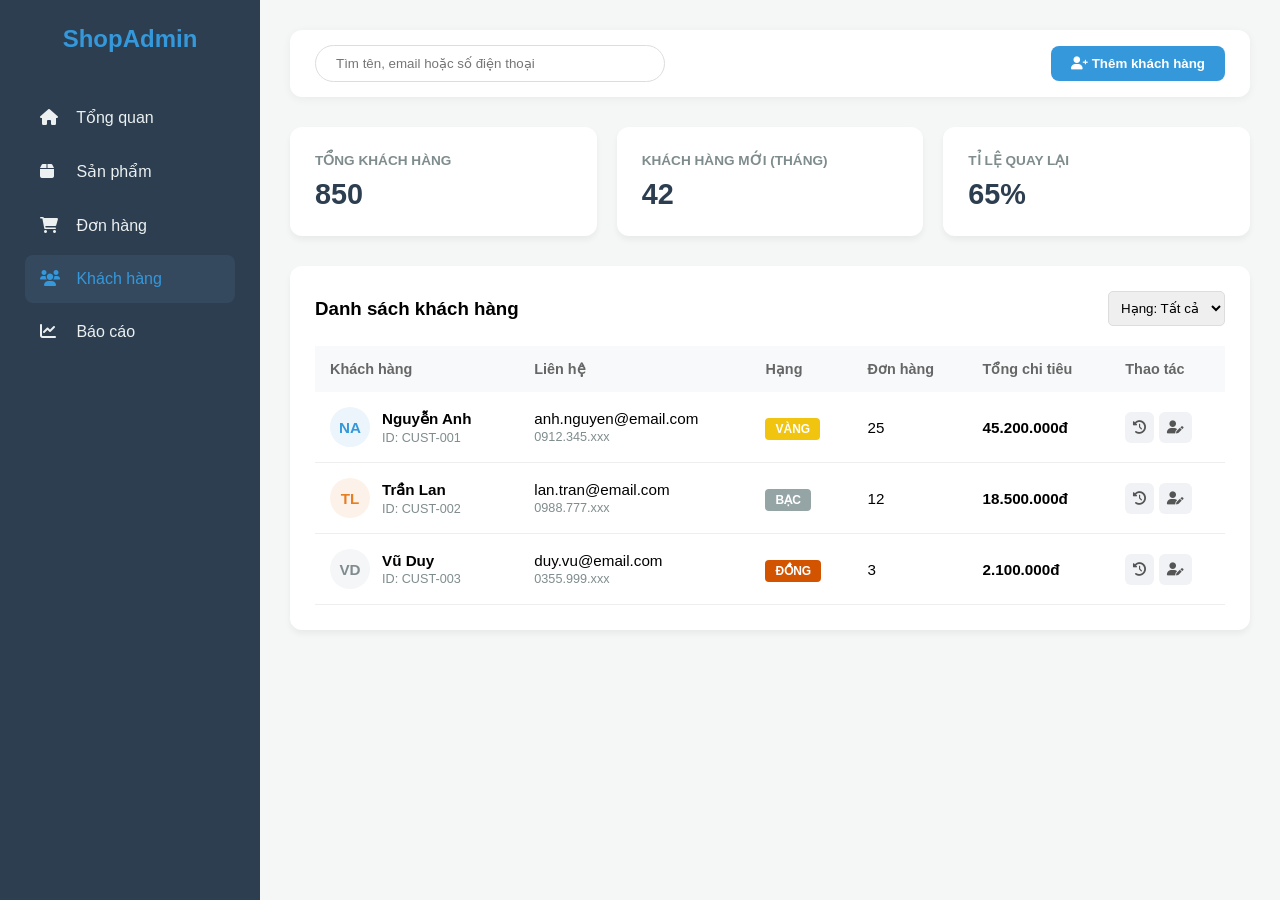
==== app/customers/index.html @ ee6ea074 "Initial commit" ====
<!DOCTYPE html>
<html lang="vi">
<head>
  <meta charset="UTF-8">
  <meta name="viewport" content="width=device-width, initial-scale=1.0">
  <title>Quản Lý Khách Hàng | ShopAdmin</title>
  <link rel="stylesheet" href="https://cdnjs.cloudflare.com/ajax/libs/font-awesome/6.0.0/css/all.min.css">
  <style>
      :root {
          --primary-color: #3498db;
          --dark-color: #2c3e50;
          --bg-color: #f4f7f6;
          --gold: #f1c40f;
          --silver: #95a5a6;
          --bronze: #d35400;
      }

      * { margin: 0; padding: 0; box-sizing: border-box; font-family: 'Segoe UI', sans-serif; }
      body { background-color: var(--bg-color); }

      .container { display: flex; min-height: 100vh; }

      /* Sidebar */
      .sidebar { width: 260px; background: var(--dark-color); color: white; padding: 25px; position: sticky; top: 0; height: 100vh; }
      .sidebar h2 { margin-bottom: 40px; text-align: center; color: var(--primary-color); }
      .sidebar ul { list-style: none; }
      .sidebar ul li { padding: 15px; cursor: pointer; border-radius: 8px; margin-bottom: 5px; color: #ecf0f1; transition: 0.3s; }
      .sidebar ul li:hover, .sidebar ul li.active { background: #34495e; color: var(--primary-color); }
      .sidebar ul li i { margin-right: 12px; width: 20px; }

      /* Main Content */
      .main-content { flex: 1; padding: 30px; }

      header {
          display: flex; justify-content: space-between; align-items: center;
          background: white; padding: 15px 25px; border-radius: 12px; margin-bottom: 30px;
          box-shadow: 0 2px 10px rgba(0,0,0,0.05);
      }

      .search-bar input { padding: 10px 20px; width: 350px; border: 1px solid #ddd; border-radius: 25px; outline: none; }

      /* Stats Cards */
      .stats { display: grid; grid-template-columns: repeat(3, 1fr); gap: 20px; margin-bottom: 30px; }
      .card { background: white; padding: 25px; border-radius: 12px; box-shadow: 0 4px 6px rgba(0,0,0,0.05); }
      .card h3 { font-size: 0.85rem; color: #7f8c8d; text-transform: uppercase; margin-bottom: 10px; }
      .card p { font-size: 1.8rem; font-weight: bold; color: var(--dark-color); }

      /* Table Area */
      .table-container { background: white; padding: 25px; border-radius: 12px; box-shadow: 0 4px 6px rgba(0,0,0,0.05); }
      .table-header { display: flex; justify-content: space-between; align-items: center; margin-bottom: 20px; }
      table { width: 100%; border-collapse: collapse; }
      th { text-align: left; padding: 15px; background: #f8f9fa; color: #666; font-size: 0.9rem; }
      td { padding: 15px; border-bottom: 1px solid #eee; font-size: 0.95rem; }

      /* Customer Avatar & Info */
      .cust-info { display: flex; align-items: center; gap: 12px; }
      .avatar { width: 40px; height: 40px; border-radius: 50%; background: #eee; display: flex; align-items: center; justify-content: center; font-weight: bold; color: #7f8c8d; }

      /* Tier Badges */
      .tier { padding: 4px 10px; border-radius: 4px; font-size: 0.75rem; font-weight: bold; color: white; }
      .tier.gold { background: var(--gold); }
      .tier.silver { background: var(--silver); }
      .tier.bronze { background: var(--bronze); }

      /* Buttons */
      .btn-add { background: var(--primary-color); color: white; border: none; padding: 10px 20px; border-radius: 8px; cursor: pointer; font-weight: 600; }
      .btn-action { border: none; background: #f0f2f5; padding: 8px; border-radius: 6px; cursor: pointer; color: #555; }
      .btn-action:hover { background: #e0e0e0; }

      small { color: #7f8c8d; }
  </style>
</head>
<body>

<div class="container">
  <aside class="sidebar">
    <h2>ShopAdmin</h2>
    <ul>
      <li><i class="fas fa-home"></i> Tổng quan</li>
      <li><i class="fas fa-box"></i> Sản phẩm</li>
      <li><i class="fas fa-shopping-cart"></i> Đơn hàng</li>
      <li class="active"><i class="fas fa-users"></i> Khách hàng</li>
      <li><i class="fas fa-chart-line"></i> Báo cáo</li>
    </ul>
  </aside>

  <main class="main-content">
    <header>
      <div class="search-bar">
        <input type="text" id="search" onkeyup="searchCustomer()" placeholder="Tìm tên, email hoặc số điện thoại">
      </div>
      <button class="btn-add" onclick="openModal()">
  <i class="fas fa-user-plus"></i> Thêm khách hàng
</button>
    </header>

    <section class="stats">
      <div class="card">
        <h3>Tổng khách hàng</h3>
        <p>850</p>
      </div>
      <div class="card">
        <h3>Khách hàng mới (Tháng)</h3>
        <p>42</p>
      </div>
      <div class="card">
        <h3>Tỉ lệ quay lại</h3>
        <p>65%</p>
      </div>
    </section>

    <section class="table-container">
      <div class="table-header">
        <h3>Danh sách khách hàng</h3>
        <select style="padding: 8px; border-radius: 5px; border: 1px solid #ddd;">
          <option>Hạng: Tất cả</option>
          <option>Hạng: Vàng</option>
          <option>Hạng: Bạc</option>
        </select>
      </div>
      <table>
        <thead>
        <tr>
          <th>Khách hàng</th>
          <th>Liên hệ</th>
          <th>Hạng</th>
          <th>Đơn hàng</th>
          <th>Tổng chi tiêu</th>
          <th>Thao tác</th>
        </tr>
        </thead>
        <tbody>
        <tr>
          <td>
            <div class="cust-info">
              <div class="avatar" style="background: #ebf5fb; color: #3498db;">NA</div>
              <div>
                <strong>Nguyễn Anh</strong><br>
                <small>ID: CUST-001</small>
              </div>
            </div>
          </td>
          <td>anh.nguyen@email.com<br><small>0912.345.xxx</small></td>
          <td><span class="tier gold">VÀNG</span></td>
          <td>25</td>
          <td><strong>45.200.000đ</strong></td>
          <td>
            <button class="btn-action" title="Lịch sử mua hàng"><i class="fas fa-history"></i></button>
            <button class="btn-action" onclick="editCustomer(this)" title="Sửa">
  <i class="fas fa-user-edit"></i>
</button>
          </td>
        </tr>
        <tr>
          <td>
            <div class="cust-info">
              <div class="avatar" style="background: #fdf2e9; color: #e67e22;">TL</div>
              <div>
                <strong>Trần Lan</strong><br>
                <small>ID: CUST-002</small>
              </div>
            </div>
          </td>
          <td>lan.tran@email.com<br><small>0988.777.xxx</small></td>
          <td><span class="tier silver">BẠC</span></td>
          <td>12</td>
          <td><strong>18.500.000đ</strong></td>
          <td>
            <button class="btn-action" title="Lịch sử mua hàng"><i class="fas fa-history"></i></button>
            <button class="btn-action" onclick="editCustomer(this)" title="Sửa">
  <i class="fas fa-user-edit"></i>
</button>
          </td>
        </tr>
        <tr>
          <td>
            <div class="cust-info">
              <div class="avatar" style="background: #f4f6f7; color: #7f8c8d;">VD</div>
              <div>
                <strong>Vũ Duy</strong><br>
                <small>ID: CUST-003</small>
              </div>
            </div>
          </td>
          <td>duy.vu@email.com<br><small>0355.999.xxx</small></td>
          <td><span class="tier bronze">ĐỒNG</span></td>
          <td>3</td>
          <td><strong>2.100.000đ</strong></td>
          <td>
            <button class="btn-action" title="Lịch sử mua hàng"><i class="fas fa-history"></i></button>
            <button class="btn-action" onclick="editCustomer(this)" title="Sửa">
  <i class="fas fa-user-edit"></i>
</button>
          </td>
        </tr>
        </tbody>
      </table>
    </section>
  </main>
</div>


<!-- Modal thêm khách hàng -->
<div id="modal" style="display:none; position:fixed; top:0; left:0; width:100%; height:100%; background:rgba(0,0,0,0.5); justify-content:center; align-items:center;">
  <div style="background:white; padding:20px; border-radius:10px; width:300px;">
    <h3>Thêm khách hàng</h3>
    <input id="name" placeholder="Tên" style="width:100%; margin:5px 0; padding:8px;">
    <input id="email" placeholder="Email" style="width:100%; margin:5px 0; padding:8px;">
    <input id="phone" placeholder="SĐT" style="width:100%; margin:5px 0; padding:8px;">
    <select id="tier" style="width:100%; margin:5px 0; padding:8px;">
      <option value="gold">Vàng</option>
      <option value="silver">Bạc</option>
      <option value="bronze">Đồng</option>
    </select>
    <button onclick="addCustomer()" style="margin-top:10px;">Lưu</button>
    <button onclick="closeModal()">Hủy</button>
  </div>
</div>




<script>
function openModal() {
  document.getElementById('modal').style.display = 'flex'
}

function closeModal() {
  document.getElementById('modal').style.display = 'none'
}

function addCustomer() {
  const name = document.getElementById('name').value
  const email = document.getElementById('email').value
  const phone = document.getElementById('phone').value
  const tier = document.getElementById('tier').value

  if (!name || !email || !phone) {
    alert("Vui lòng nhập đầy đủ")
    return
  }

  const initials = name.split(' ').map(w => w[0]).join('').toUpperCase()

  const tierText = {
    gold: 'VÀNG',
    silver: 'BẠC',
    bronze: 'ĐỒNG'
  }

 
  if (editRow) {
    editRow.innerHTML = `
      <td>
        <div class="cust-info">
          <div class="avatar">${initials}</div>
          <div>
            <strong>${name}</strong><br>
            <small>ID: ${editRow.querySelector('small').innerText}</small>
          </div>
        </div>
      </td>
      <td>${email}<br><small>${phone}</small></td>
      <td><span class="tier ${tier}">${tierText[tier]}</span></td>
      <td>${editRow.children[3].innerText}</td>
      <td><strong>${editRow.children[4].innerText}</strong></td>
      <td>
        <button class="btn-action"><i class="fas fa-history"></i></button>
        <button class="btn-action" onclick="editCustomer(this)">
          <i class="fas fa-user-edit"></i>
        </button>
      </td>
    `
    editRow = null
  } else {
    const table = document.querySelector('tbody')

    const row = `
      <tr>
        <td>
          <div class="cust-info">
            <div class="avatar">${initials}</div>
            <div>
              <strong>${name}</strong><br>
              <small>ID: CUST-${Math.floor(Math.random()*1000)}</small>
            </div>
          </div>
        </td>
        <td>${email}<br><small>${phone}</small></td>
        <td><span class="tier ${tier}">${tierText[tier]}</span></td>
        <td>0</td>
        <td><strong>0đ</strong></td>
        <td>
          <button class="btn-action"><i class="fas fa-history"></i></button>
          <button class="btn-action" onclick="editCustomer(this)">
            <i class="fas fa-user-edit"></i>
          </button>
        </td>
      </tr>
    `
    table.innerHTML += row
  }

  closeModal()
}





 let editRow = null
function editCustomer(btn) {
  editRow = btn.closest('tr')

 const name = editRow.querySelector('strong').innerText
  const email = editRow.children[1].childNodes[0].textContent.trim()
  const phone = editRow.children[1].querySelector('small').innerText
   const tier = editRow.querySelector('.tier').classList[1]

 document.getElementById('name').value = name
  document.getElementById('email').value = email
   document.getElementById('phone').value = phone
   document.getElementById('tier').value = tier
  openModal()
 }


function searchCustomer() {
  const keyword = document.getElementById('search').value.toLowerCase()
   const rows = document.querySelectorAll('tbody tr')

   rows.forEach(row => {
     const text = row.innerText.toLowerCase()
    row.style.display = text.includes(keyword) ? '' : 'none'
  }) }





</script>






</body>
</html>
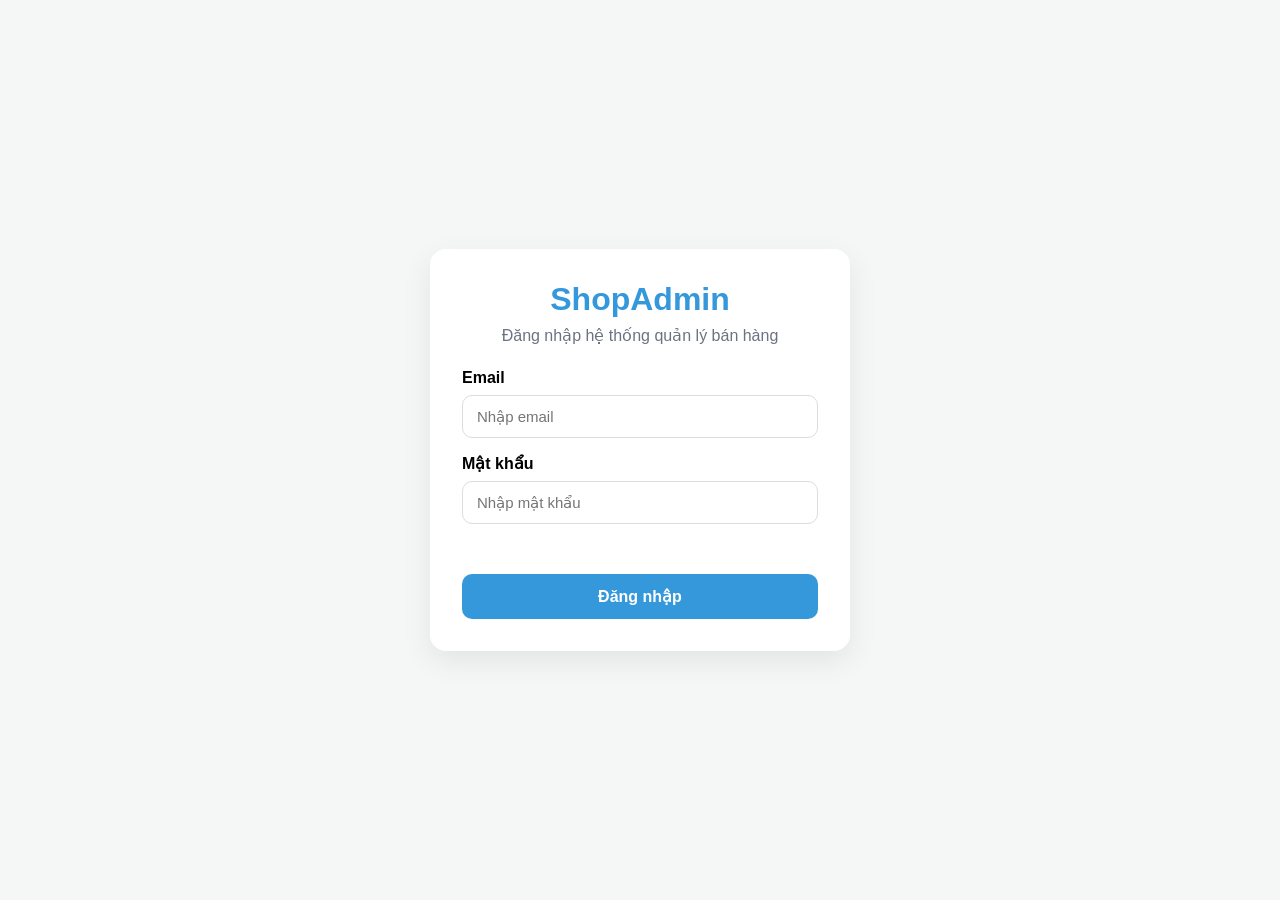
==== commit 6013cab0: "feat: protect pages without login" ====
--- a/app/customers/index.html
+++ b/app/customers/index.html
@@ -1,262 +1,521 @@
-<!DOCTYPE html>
+<!doctype html>
 <html lang="vi">
-<head>
-  <meta charset="UTF-8">
-  <meta name="viewport" content="width=device-width, initial-scale=1.0">
-  <title>Quản Lý Khách Hàng | ShopAdmin</title>
-  <link rel="stylesheet" href="https://cdnjs.cloudflare.com/ajax/libs/font-awesome/6.0.0/css/all.min.css">
-  <style>
-      :root {
-          --primary-color: #3498db;
-          --dark-color: #2c3e50;
-          --bg-color: #f4f7f6;
-          --gold: #f1c40f;
-          --silver: #95a5a6;
-          --bronze: #d35400;
-      }
-
-      * { margin: 0; padding: 0; box-sizing: border-box; font-family: 'Segoe UI', sans-serif; }
-      body { background-color: var(--bg-color); }
-
-      .container { display: flex; min-height: 100vh; }
-
-      /* Sidebar */
-      .sidebar { width: 260px; background: var(--dark-color); color: white; padding: 25px; position: sticky; top: 0; height: 100vh; }
-      .sidebar h2 { margin-bottom: 40px; text-align: center; color: var(--primary-color); }
-      .sidebar ul { list-style: none; }
-      .sidebar ul li { padding: 15px; cursor: pointer; border-radius: 8px; margin-bottom: 5px; color: #ecf0f1; transition: 0.3s; }
-      .sidebar ul li:hover, .sidebar ul li.active { background: #34495e; color: var(--primary-color); }
-      .sidebar ul li i { margin-right: 12px; width: 20px; }
-
-      /* Main Content */
-      .main-content { flex: 1; padding: 30px; }
-
-      header {
-          display: flex; justify-content: space-between; align-items: center;
-          background: white; padding: 15px 25px; border-radius: 12px; margin-bottom: 30px;
-          box-shadow: 0 2px 10px rgba(0,0,0,0.05);
-      }
-
-      .search-bar input { padding: 10px 20px; width: 350px; border: 1px solid #ddd; border-radius: 25px; outline: none; }
-
-      /* Stats Cards */
-      .stats { display: grid; grid-template-columns: repeat(3, 1fr); gap: 20px; margin-bottom: 30px; }
-      .card { background: white; padding: 25px; border-radius: 12px; box-shadow: 0 4px 6px rgba(0,0,0,0.05); }
-      .card h3 { font-size: 0.85rem; color: #7f8c8d; text-transform: uppercase; margin-bottom: 10px; }
-      .card p { font-size: 1.8rem; font-weight: bold; color: var(--dark-color); }
-
-      /* Table Area */
-      .table-container { background: white; padding: 25px; border-radius: 12px; box-shadow: 0 4px 6px rgba(0,0,0,0.05); }
-      .table-header { display: flex; justify-content: space-between; align-items: center; margin-bottom: 20px; }
-      table { width: 100%; border-collapse: collapse; }
-      th { text-align: left; padding: 15px; background: #f8f9fa; color: #666; font-size: 0.9rem; }
-      td { padding: 15px; border-bottom: 1px solid #eee; font-size: 0.95rem; }
-
-      /* Customer Avatar & Info */
-      .cust-info { display: flex; align-items: center; gap: 12px; }
-      .avatar { width: 40px; height: 40px; border-radius: 50%; background: #eee; display: flex; align-items: center; justify-content: center; font-weight: bold; color: #7f8c8d; }
-
-      /* Tier Badges */
-      .tier { padding: 4px 10px; border-radius: 4px; font-size: 0.75rem; font-weight: bold; color: white; }
-      .tier.gold { background: var(--gold); }
-      .tier.silver { background: var(--silver); }
-      .tier.bronze { background: var(--bronze); }
-
-      /* Buttons */
-      .btn-add { background: var(--primary-color); color: white; border: none; padding: 10px 20px; border-radius: 8px; cursor: pointer; font-weight: 600; }
-      .btn-action { border: none; background: #f0f2f5; padding: 8px; border-radius: 6px; cursor: pointer; color: #555; }
-      .btn-action:hover { background: #e0e0e0; }
-
-      small { color: #7f8c8d; }
-  </style>
-</head>
-<body>
-
-<div class="container">
-  <aside class="sidebar">
-    <h2>ShopAdmin</h2>
-    <ul>
-      <li><i class="fas fa-home"></i> Tổng quan</li>
-      <li><i class="fas fa-box"></i> Sản phẩm</li>
-      <li><i class="fas fa-shopping-cart"></i> Đơn hàng</li>
-      <li class="active"><i class="fas fa-users"></i> Khách hàng</li>
-      <li><i class="fas fa-chart-line"></i> Báo cáo</li>
-    </ul>
-  </aside>
-
-  <main class="main-content">
-    <header>
-      <div class="search-bar">
-        <input type="text" id="search" onkeyup="searchCustomer()" placeholder="Tìm tên, email hoặc số điện thoại">
-      </div>
-      <button class="btn-add" onclick="openModal()">
-  <i class="fas fa-user-plus"></i> Thêm khách hàng
-</button>
-    </header>
-
-    <section class="stats">
-      <div class="card">
-        <h3>Tổng khách hàng</h3>
-        <p>850</p>
-      </div>
-      <div class="card">
-        <h3>Khách hàng mới (Tháng)</h3>
-        <p>42</p>
-      </div>
-      <div class="card">
-        <h3>Tỉ lệ quay lại</h3>
-        <p>65%</p>
-      </div>
-    </section>
-
-    <section class="table-container">
-      <div class="table-header">
-        <h3>Danh sách khách hàng</h3>
-        <select style="padding: 8px; border-radius: 5px; border: 1px solid #ddd;">
-          <option>Hạng: Tất cả</option>
-          <option>Hạng: Vàng</option>
-          <option>Hạng: Bạc</option>
-        </select>
-      </div>
-      <table>
-        <thead>
-        <tr>
-          <th>Khách hàng</th>
-          <th>Liên hệ</th>
-          <th>Hạng</th>
-          <th>Đơn hàng</th>
-          <th>Tổng chi tiêu</th>
-          <th>Thao tác</th>
-        </tr>
-        </thead>
-        <tbody>
-        <tr>
-          <td>
-            <div class="cust-info">
-              <div class="avatar" style="background: #ebf5fb; color: #3498db;">NA</div>
-              <div>
-                <strong>Nguyễn Anh</strong><br>
-                <small>ID: CUST-001</small>
-              </div>
+    <head>
+        <meta charset="UTF-8" />
+        <meta name="viewport" content="width=device-width, initial-scale=1.0" />
+        <title>Quản Lý Khách Hàng | ShopAdmin</title>
+        <link
+            rel="stylesheet"
+            href="https://cdnjs.cloudflare.com/ajax/libs/font-awesome/6.0.0/css/all.min.css"
+        />
+        <style>
+            :root {
+                --primary-color: #3498db;
+                --dark-color: #2c3e50;
+                --bg-color: #f4f7f6;
+                --gold: #f1c40f;
+                --silver: #95a5a6;
+                --bronze: #d35400;
+            }
+
+            * {
+                margin: 0;
+                padding: 0;
+                box-sizing: border-box;
+                font-family: "Segoe UI", sans-serif;
+            }
+            body {
+                background-color: var(--bg-color);
+            }
+
+            .container {
+                display: flex;
+                min-height: 100vh;
+            }
+
+            /* Sidebar */
+            .sidebar {
+                width: 260px;
+                background: var(--dark-color);
+                color: white;
+                padding: 25px;
+                position: sticky;
+                top: 0;
+                height: 100vh;
+            }
+            .sidebar h2 {
+                margin-bottom: 40px;
+                text-align: center;
+                color: var(--primary-color);
+            }
+            .sidebar ul {
+                list-style: none;
+            }
+            .sidebar ul li {
+                padding: 15px;
+                cursor: pointer;
+                border-radius: 8px;
+                margin-bottom: 5px;
+                color: #ecf0f1;
+                transition: 0.3s;
+            }
+            .sidebar ul li:hover,
+            .sidebar ul li.active {
+                background: #34495e;
+                color: var(--primary-color);
+            }
+            .sidebar ul li i {
+                margin-right: 12px;
+                width: 20px;
+            }
+
+            /* Main Content */
+            .main-content {
+                flex: 1;
+                padding: 30px;
+            }
+
+            header {
+                display: flex;
+                justify-content: space-between;
+                align-items: center;
+                background: white;
+                padding: 15px 25px;
+                border-radius: 12px;
+                margin-bottom: 30px;
+                box-shadow: 0 2px 10px rgba(0, 0, 0, 0.05);
+            }
+
+            .search-bar input {
+                padding: 10px 20px;
+                width: 350px;
+                border: 1px solid #ddd;
+                border-radius: 25px;
+                outline: none;
+            }
+
+            /* Stats Cards */
+            .stats {
+                display: grid;
+                grid-template-columns: repeat(3, 1fr);
+                gap: 20px;
+                margin-bottom: 30px;
+            }
+            .card {
+                background: white;
+                padding: 25px;
+                border-radius: 12px;
+                box-shadow: 0 4px 6px rgba(0, 0, 0, 0.05);
+            }
+            .card h3 {
+                font-size: 0.85rem;
+                color: #7f8c8d;
+                text-transform: uppercase;
+                margin-bottom: 10px;
+            }
+            .card p {
+                font-size: 1.8rem;
+                font-weight: bold;
+                color: var(--dark-color);
+            }
+
+            /* Table Area */
+            .table-container {
+                background: white;
+                padding: 25px;
+                border-radius: 12px;
+                box-shadow: 0 4px 6px rgba(0, 0, 0, 0.05);
+            }
+            .table-header {
+                display: flex;
+                justify-content: space-between;
+                align-items: center;
+                margin-bottom: 20px;
+            }
+            table {
+                width: 100%;
+                border-collapse: collapse;
+            }
+            th {
+                text-align: left;
+                padding: 15px;
+                background: #f8f9fa;
+                color: #666;
+                font-size: 0.9rem;
+            }
+            td {
+                padding: 15px;
+                border-bottom: 1px solid #eee;
+                font-size: 0.95rem;
+            }
+
+            /* Customer Avatar & Info */
+            .cust-info {
+                display: flex;
+                align-items: center;
+                gap: 12px;
+            }
+            .avatar {
+                width: 40px;
+                height: 40px;
+                border-radius: 50%;
+                background: #eee;
+                display: flex;
+                align-items: center;
+                justify-content: center;
+                font-weight: bold;
+                color: #7f8c8d;
+            }
+
+            /* Tier Badges */
+            .tier {
+                padding: 4px 10px;
+                border-radius: 4px;
+                font-size: 0.75rem;
+                font-weight: bold;
+                color: white;
+            }
+            .tier.gold {
+                background: var(--gold);
+            }
+            .tier.silver {
+                background: var(--silver);
+            }
+            .tier.bronze {
+                background: var(--bronze);
+            }
+
+            /* Buttons */
+            .btn-add {
+                background: var(--primary-color);
+                color: white;
+                border: none;
+                padding: 10px 20px;
+                border-radius: 8px;
+                cursor: pointer;
+                font-weight: 600;
+            }
+            .btn-action {
+                border: none;
+                background: #f0f2f5;
+                padding: 8px;
+                border-radius: 6px;
+                cursor: pointer;
+                color: #555;
+            }
+            .btn-action:hover {
+                background: #e0e0e0;
+            }
+
+            small {
+                color: #7f8c8d;
+            }
+        </style>
+    </head>
+    <body>
+        <div class="container">
+            <aside class="sidebar">
+                <h2>ShopAdmin</h2>
+                <ul>
+                    <li><i class="fas fa-home"></i> Tổng quan</li>
+                    <li><i class="fas fa-box"></i> Sản phẩm</li>
+                    <li><i class="fas fa-shopping-cart"></i> Đơn hàng</li>
+                    <li class="active">
+                        <i class="fas fa-users"></i> Khách hàng
+                    </li>
+                    <li><i class="fas fa-chart-line"></i> Báo cáo</li>
+                </ul>
+            </aside>
+
+            <main class="main-content">
+                <header>
+                    <div class="search-bar">
+                        <input
+                            type="text"
+                            id="search"
+                            onkeyup="searchCustomer()"
+                            placeholder="Tìm tên, email hoặc số điện thoại"
+                        />
+                    </div>
+                    <button class="btn-add" onclick="openModal()">
+                        <i class="fas fa-user-plus"></i> Thêm khách hàng
+                    </button>
+                </header>
+
+                <section class="stats">
+                    <div class="card">
+                        <h3>Tổng khách hàng</h3>
+                        <p>850</p>
+                    </div>
+                    <div class="card">
+                        <h3>Khách hàng mới (Tháng)</h3>
+                        <p>42</p>
+                    </div>
+                    <div class="card">
+                        <h3>Tỉ lệ quay lại</h3>
+                        <p>65%</p>
+                    </div>
+                </section>
+
+                <section class="table-container">
+                    <div class="table-header">
+                        <h3>Danh sách khách hàng</h3>
+                        <select
+                            style="
+                                padding: 8px;
+                                border-radius: 5px;
+                                border: 1px solid #ddd;
+                            "
+                        >
+                            <option>Hạng: Tất cả</option>
+                            <option>Hạng: Vàng</option>
+                            <option>Hạng: Bạc</option>
+                        </select>
+                    </div>
+                    <table>
+                        <thead>
+                            <tr>
+                                <th>Khách hàng</th>
+                                <th>Liên hệ</th>
+                                <th>Hạng</th>
+                                <th>Đơn hàng</th>
+                                <th>Tổng chi tiêu</th>
+                                <th>Thao tác</th>
+                            </tr>
+                        </thead>
+                        <tbody>
+                            <tr>
+                                <td>
+                                    <div class="cust-info">
+                                        <div
+                                            class="avatar"
+                                            style="
+                                                background: #ebf5fb;
+                                                color: #3498db;
+                                            "
+                                        >
+                                            NA
+                                        </div>
+                                        <div>
+                                            <strong>Nguyễn Anh</strong><br />
+                                            <small>ID: CUST-001</small>
+                                        </div>
+                                    </div>
+                                </td>
+                                <td>
+                                    anh.nguyen@email.com<br /><small
+                                        >0912.345.xxx</small
+                                    >
+                                </td>
+                                <td><span class="tier gold">VÀNG</span></td>
+                                <td>25</td>
+                                <td><strong>45.200.000đ</strong></td>
+                                <td>
+                                    <button
+                                        class="btn-action"
+                                        title="Lịch sử mua hàng"
+                                    >
+                                        <i class="fas fa-history"></i>
+                                    </button>
+                                    <button
+                                        class="btn-action"
+                                        onclick="editCustomer(this)"
+                                        title="Sửa"
+                                    >
+                                        <i class="fas fa-user-edit"></i>
+                                    </button>
+                                </td>
+                            </tr>
+                            <tr>
+                                <td>
+                                    <div class="cust-info">
+                                        <div
+                                            class="avatar"
+                                            style="
+                                                background: #fdf2e9;
+                                                color: #e67e22;
+                                            "
+                                        >
+                                            TL
+                                        </div>
+                                        <div>
+                                            <strong>Trần Lan</strong><br />
+                                            <small>ID: CUST-002</small>
+                                        </div>
+                                    </div>
+                                </td>
+                                <td>
+                                    lan.tran@email.com<br /><small
+                                        >0988.777.xxx</small
+                                    >
+                                </td>
+                                <td><span class="tier silver">BẠC</span></td>
+                                <td>12</td>
+                                <td><strong>18.500.000đ</strong></td>
+                                <td>
+                                    <button
+                                        class="btn-action"
+                                        title="Lịch sử mua hàng"
+                                    >
+                                        <i class="fas fa-history"></i>
+                                    </button>
+                                    <button
+                                        class="btn-action"
+                                        onclick="editCustomer(this)"
+                                        title="Sửa"
+                                    >
+                                        <i class="fas fa-user-edit"></i>
+                                    </button>
+                                </td>
+                            </tr>
+                            <tr>
+                                <td>
+                                    <div class="cust-info">
+                                        <div
+                                            class="avatar"
+                                            style="
+                                                background: #f4f6f7;
+                                                color: #7f8c8d;
+                                            "
+                                        >
+                                            VD
+                                        </div>
+                                        <div>
+                                            <strong>Vũ Duy</strong><br />
+                                            <small>ID: CUST-003</small>
+                                        </div>
+                                    </div>
+                                </td>
+                                <td>
+                                    duy.vu@email.com<br /><small
+                                        >0355.999.xxx</small
+                                    >
+                                </td>
+                                <td><span class="tier bronze">ĐỒNG</span></td>
+                                <td>3</td>
+                                <td><strong>2.100.000đ</strong></td>
+                                <td>
+                                    <button
+                                        class="btn-action"
+                                        title="Lịch sử mua hàng"
+                                    >
+                                        <i class="fas fa-history"></i>
+                                    </button>
+                                    <button
+                                        class="btn-action"
+                                        onclick="editCustomer(this)"
+                                        title="Sửa"
+                                    >
+                                        <i class="fas fa-user-edit"></i>
+                                    </button>
+                                </td>
+                            </tr>
+                        </tbody>
+                    </table>
+                </section>
+            </main>
+        </div>
+
+        <!-- Modal thêm khách hàng -->
+        <div
+            id="modal"
+            style="
+                display: none;
+                position: fixed;
+                top: 0;
+                left: 0;
+                width: 100%;
+                height: 100%;
+                background: rgba(0, 0, 0, 0.5);
+                justify-content: center;
+                align-items: center;
+            "
+        >
+            <div
+                style="
+                    background: white;
+                    padding: 20px;
+                    border-radius: 10px;
+                    width: 300px;
+                "
+            >
+                <h3>Thêm khách hàng</h3>
+                <input
+                    id="name"
+                    placeholder="Tên"
+                    style="width: 100%; margin: 5px 0; padding: 8px"
+                />
+                <input
+                    id="email"
+                    placeholder="Email"
+                    style="width: 100%; margin: 5px 0; padding: 8px"
+                />
+                <input
+                    id="phone"
+                    placeholder="SĐT"
+                    style="width: 100%; margin: 5px 0; padding: 8px"
+                />
+                <select
+                    id="tier"
+                    style="width: 100%; margin: 5px 0; padding: 8px"
+                >
+                    <option value="gold">Vàng</option>
+                    <option value="silver">Bạc</option>
+                    <option value="bronze">Đồng</option>
+                </select>
+                <button onclick="addCustomer()" style="margin-top: 10px">
+                    Lưu
+                </button>
+                <button onclick="closeModal()">Hủy</button>
             </div>
-          </td>
-          <td>anh.nguyen@email.com<br><small>0912.345.xxx</small></td>
-          <td><span class="tier gold">VÀNG</span></td>
-          <td>25</td>
-          <td><strong>45.200.000đ</strong></td>
-          <td>
-            <button class="btn-action" title="Lịch sử mua hàng"><i class="fas fa-history"></i></button>
-            <button class="btn-action" onclick="editCustomer(this)" title="Sửa">
-  <i class="fas fa-user-edit"></i>
-</button>
-          </td>
-        </tr>
-        <tr>
-          <td>
-            <div class="cust-info">
-              <div class="avatar" style="background: #fdf2e9; color: #e67e22;">TL</div>
-              <div>
-                <strong>Trần Lan</strong><br>
-                <small>ID: CUST-002</small>
-              </div>
-            </div>
-          </td>
-          <td>lan.tran@email.com<br><small>0988.777.xxx</small></td>
-          <td><span class="tier silver">BẠC</span></td>
-          <td>12</td>
-          <td><strong>18.500.000đ</strong></td>
-          <td>
-            <button class="btn-action" title="Lịch sử mua hàng"><i class="fas fa-history"></i></button>
-            <button class="btn-action" onclick="editCustomer(this)" title="Sửa">
-  <i class="fas fa-user-edit"></i>
-</button>
-          </td>
-        </tr>
-        <tr>
-          <td>
-            <div class="cust-info">
-              <div class="avatar" style="background: #f4f6f7; color: #7f8c8d;">VD</div>
-              <div>
-                <strong>Vũ Duy</strong><br>
-                <small>ID: CUST-003</small>
-              </div>
-            </div>
-          </td>
-          <td>duy.vu@email.com<br><small>0355.999.xxx</small></td>
-          <td><span class="tier bronze">ĐỒNG</span></td>
-          <td>3</td>
-          <td><strong>2.100.000đ</strong></td>
-          <td>
-            <button class="btn-action" title="Lịch sử mua hàng"><i class="fas fa-history"></i></button>
-            <button class="btn-action" onclick="editCustomer(this)" title="Sửa">
-  <i class="fas fa-user-edit"></i>
-</button>
-          </td>
-        </tr>
-        </tbody>
-      </table>
-    </section>
-  </main>
-</div>
-
-
-<!-- Modal thêm khách hàng -->
-<div id="modal" style="display:none; position:fixed; top:0; left:0; width:100%; height:100%; background:rgba(0,0,0,0.5); justify-content:center; align-items:center;">
-  <div style="background:white; padding:20px; border-radius:10px; width:300px;">
-    <h3>Thêm khách hàng</h3>
-    <input id="name" placeholder="Tên" style="width:100%; margin:5px 0; padding:8px;">
-    <input id="email" placeholder="Email" style="width:100%; margin:5px 0; padding:8px;">
-    <input id="phone" placeholder="SĐT" style="width:100%; margin:5px 0; padding:8px;">
-    <select id="tier" style="width:100%; margin:5px 0; padding:8px;">
-      <option value="gold">Vàng</option>
-      <option value="silver">Bạc</option>
-      <option value="bronze">Đồng</option>
-    </select>
-    <button onclick="addCustomer()" style="margin-top:10px;">Lưu</button>
-    <button onclick="closeModal()">Hủy</button>
-  </div>
-</div>
-
-
-
-
-<script>
-function openModal() {
-  document.getElementById('modal').style.display = 'flex'
-}
-
-function closeModal() {
-  document.getElementById('modal').style.display = 'none'
-}
-
-function addCustomer() {
-  const name = document.getElementById('name').value
-  const email = document.getElementById('email').value
-  const phone = document.getElementById('phone').value
-  const tier = document.getElementById('tier').value
-
-  if (!name || !email || !phone) {
-    alert("Vui lòng nhập đầy đủ")
-    return
-  }
-
-  const initials = name.split(' ').map(w => w[0]).join('').toUpperCase()
-
-  const tierText = {
-    gold: 'VÀNG',
-    silver: 'BẠC',
-    bronze: 'ĐỒNG'
-  }
-
- 
-  if (editRow) {
-    editRow.innerHTML = `
+        </div>
+
+        <script>
+            const accessToken = localStorage.getItem("accessToken");
+
+            if (!accessToken) {
+                window.location.href = "../login/index.html";
+            }
+
+            function openModal() {
+                document.getElementById("modal").style.display = "flex";
+            }
+
+            function closeModal() {
+                document.getElementById("modal").style.display = "none";
+            }
+
+            function addCustomer() {
+                const name = document.getElementById("name").value;
+                const email = document.getElementById("email").value;
+                const phone = document.getElementById("phone").value;
+                const tier = document.getElementById("tier").value;
+
+                if (!name || !email || !phone) {
+                    alert("Vui lòng nhập đầy đủ");
+                    return;
+                }
+
+                const initials = name
+                    .split(" ")
+                    .map((w) => w[0])
+                    .join("")
+                    .toUpperCase();
+
+                const tierText = {
+                    gold: "VÀNG",
+                    silver: "BẠC",
+                    bronze: "ĐỒNG",
+                };
+
+                if (editRow) {
+                    editRow.innerHTML = `
       <td>
         <div class="cust-info">
           <div class="avatar">${initials}</div>
           <div>
             <strong>${name}</strong><br>
-            <small>ID: ${editRow.querySelector('small').innerText}</small>
+            <small>ID: ${editRow.querySelector("small").innerText}</small>
           </div>
         </div>
       </td>
@@ -270,19 +529,19 @@
           <i class="fas fa-user-edit"></i>
         </button>
       </td>
-    `
-    editRow = null
-  } else {
-    const table = document.querySelector('tbody')
-
-    const row = `
+    `;
+                    editRow = null;
+                } else {
+                    const table = document.querySelector("tbody");
+
+                    const row = `
       <tr>
         <td>
           <div class="cust-info">
             <div class="avatar">${initials}</div>
             <div>
               <strong>${name}</strong><br>
-              <small>ID: CUST-${Math.floor(Math.random()*1000)}</small>
+              <small>ID: CUST-${Math.floor(Math.random() * 1000)}</small>
             </div>
           </div>
         </td>
@@ -297,53 +556,42 @@
           </button>
         </td>
       </tr>
-    `
-    table.innerHTML += row
-  }
-
-  closeModal()
-}
-
-
-
-
-
- let editRow = null
-function editCustomer(btn) {
-  editRow = btn.closest('tr')
-
- const name = editRow.querySelector('strong').innerText
-  const email = editRow.children[1].childNodes[0].textContent.trim()
-  const phone = editRow.children[1].querySelector('small').innerText
-   const tier = editRow.querySelector('.tier').classList[1]
-
- document.getElementById('name').value = name
-  document.getElementById('email').value = email
-   document.getElementById('phone').value = phone
-   document.getElementById('tier').value = tier
-  openModal()
- }
-
-
-function searchCustomer() {
-  const keyword = document.getElementById('search').value.toLowerCase()
-   const rows = document.querySelectorAll('tbody tr')
-
-   rows.forEach(row => {
-     const text = row.innerText.toLowerCase()
-    row.style.display = text.includes(keyword) ? '' : 'none'
-  }) }
-
-
-
-
-
-</script>
-
-
-
-
-
-
-</body>
+    `;
+                    table.innerHTML += row;
+                }
+
+                closeModal();
+            }
+
+            let editRow = null;
+            function editCustomer(btn) {
+                editRow = btn.closest("tr");
+
+                const name = editRow.querySelector("strong").innerText;
+                const email =
+                    editRow.children[1].childNodes[0].textContent.trim();
+                const phone =
+                    editRow.children[1].querySelector("small").innerText;
+                const tier = editRow.querySelector(".tier").classList[1];
+
+                document.getElementById("name").value = name;
+                document.getElementById("email").value = email;
+                document.getElementById("phone").value = phone;
+                document.getElementById("tier").value = tier;
+                openModal();
+            }
+
+            function searchCustomer() {
+                const keyword = document
+                    .getElementById("search")
+                    .value.toLowerCase();
+                const rows = document.querySelectorAll("tbody tr");
+
+                rows.forEach((row) => {
+                    const text = row.innerText.toLowerCase();
+                    row.style.display = text.includes(keyword) ? "" : "none";
+                });
+            }
+        </script>
+    </body>
 </html>
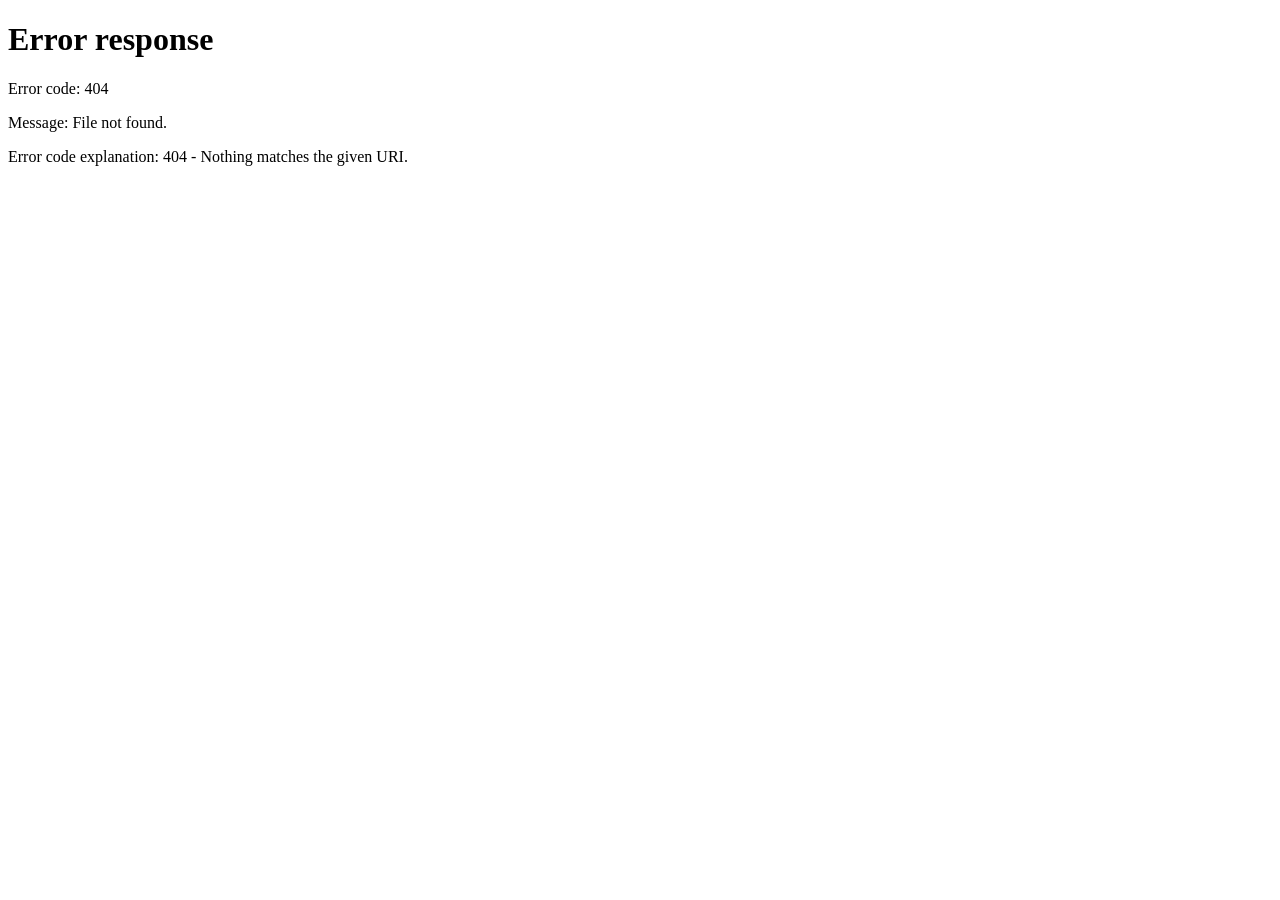
==== commit 442b5fcd: "refactor: extract refresh token helper" ====
--- a/app/customers/index.html
+++ b/app/customers/index.html
@@ -8,223 +8,42 @@
             rel="stylesheet"
             href="https://cdnjs.cloudflare.com/ajax/libs/font-awesome/6.0.0/css/all.min.css"
         />
-        <style>
-            :root {
-                --primary-color: #3498db;
-                --dark-color: #2c3e50;
-                --bg-color: #f4f7f6;
-                --gold: #f1c40f;
-                --silver: #95a5a6;
-                --bronze: #d35400;
-            }
-
-            * {
-                margin: 0;
-                padding: 0;
-                box-sizing: border-box;
-                font-family: "Segoe UI", sans-serif;
-            }
-            body {
-                background-color: var(--bg-color);
-            }
-
-            .container {
-                display: flex;
-                min-height: 100vh;
-            }
-
-            /* Sidebar */
-            .sidebar {
-                width: 260px;
-                background: var(--dark-color);
-                color: white;
-                padding: 25px;
-                position: sticky;
-                top: 0;
-                height: 100vh;
-            }
-            .sidebar h2 {
-                margin-bottom: 40px;
-                text-align: center;
-                color: var(--primary-color);
-            }
-            .sidebar ul {
-                list-style: none;
-            }
-            .sidebar ul li {
-                padding: 15px;
-                cursor: pointer;
-                border-radius: 8px;
-                margin-bottom: 5px;
-                color: #ecf0f1;
-                transition: 0.3s;
-            }
-            .sidebar ul li:hover,
-            .sidebar ul li.active {
-                background: #34495e;
-                color: var(--primary-color);
-            }
-            .sidebar ul li i {
-                margin-right: 12px;
-                width: 20px;
-            }
-
-            /* Main Content */
-            .main-content {
-                flex: 1;
-                padding: 30px;
-            }
-
-            header {
-                display: flex;
-                justify-content: space-between;
-                align-items: center;
-                background: white;
-                padding: 15px 25px;
-                border-radius: 12px;
-                margin-bottom: 30px;
-                box-shadow: 0 2px 10px rgba(0, 0, 0, 0.05);
-            }
-
-            .search-bar input {
-                padding: 10px 20px;
-                width: 350px;
-                border: 1px solid #ddd;
-                border-radius: 25px;
-                outline: none;
-            }
-
-            /* Stats Cards */
-            .stats {
-                display: grid;
-                grid-template-columns: repeat(3, 1fr);
-                gap: 20px;
-                margin-bottom: 30px;
-            }
-            .card {
-                background: white;
-                padding: 25px;
-                border-radius: 12px;
-                box-shadow: 0 4px 6px rgba(0, 0, 0, 0.05);
-            }
-            .card h3 {
-                font-size: 0.85rem;
-                color: #7f8c8d;
-                text-transform: uppercase;
-                margin-bottom: 10px;
-            }
-            .card p {
-                font-size: 1.8rem;
-                font-weight: bold;
-                color: var(--dark-color);
-            }
-
-            /* Table Area */
-            .table-container {
-                background: white;
-                padding: 25px;
-                border-radius: 12px;
-                box-shadow: 0 4px 6px rgba(0, 0, 0, 0.05);
-            }
-            .table-header {
-                display: flex;
-                justify-content: space-between;
-                align-items: center;
-                margin-bottom: 20px;
-            }
-            table {
-                width: 100%;
-                border-collapse: collapse;
-            }
-            th {
-                text-align: left;
-                padding: 15px;
-                background: #f8f9fa;
-                color: #666;
-                font-size: 0.9rem;
-            }
-            td {
-                padding: 15px;
-                border-bottom: 1px solid #eee;
-                font-size: 0.95rem;
-            }
-
-            /* Customer Avatar & Info */
-            .cust-info {
-                display: flex;
-                align-items: center;
-                gap: 12px;
-            }
-            .avatar {
-                width: 40px;
-                height: 40px;
-                border-radius: 50%;
-                background: #eee;
-                display: flex;
-                align-items: center;
-                justify-content: center;
-                font-weight: bold;
-                color: #7f8c8d;
-            }
-
-            /* Tier Badges */
-            .tier {
-                padding: 4px 10px;
-                border-radius: 4px;
-                font-size: 0.75rem;
-                font-weight: bold;
-                color: white;
-            }
-            .tier.gold {
-                background: var(--gold);
-            }
-            .tier.silver {
-                background: var(--silver);
-            }
-            .tier.bronze {
-                background: var(--bronze);
-            }
-
-            /* Buttons */
-            .btn-add {
-                background: var(--primary-color);
-                color: white;
-                border: none;
-                padding: 10px 20px;
-                border-radius: 8px;
-                cursor: pointer;
-                font-weight: 600;
-            }
-            .btn-action {
-                border: none;
-                background: #f0f2f5;
-                padding: 8px;
-                border-radius: 6px;
-                cursor: pointer;
-                color: #555;
-            }
-            .btn-action:hover {
-                background: #e0e0e0;
-            }
-
-            small {
-                color: #7f8c8d;
-            }
-        </style>
+        <link rel="stylesheet" href="./index.css" />
     </head>
     <body>
         <div class="container">
             <aside class="sidebar">
                 <h2>ShopAdmin</h2>
                 <ul>
-                    <li><i class="fas fa-home"></i> Tổng quan</li>
-                    <li><i class="fas fa-box"></i> Sản phẩm</li>
-                    <li><i class="fas fa-shopping-cart"></i> Đơn hàng</li>
+                    <li>
+                        <a href="../index.html">
+                            <i class="fas fa-home"></i>
+                            Tổng quan
+                        </a>
+                    </li>
+                    <li>
+                        <a href="../products/index.html">
+                            <i class="fas fa-box"></i> Sản phẩm
+                        </a>
+                    </li>
+                    <li>
+                        <a href="../orders/index.html">
+                            <i class="fas fa-shopping-cart"></i> Đơn hàng
+                        </a>
+                    </li>
                     <li class="active">
                         <i class="fas fa-users"></i> Khách hàng
                     </li>
-                    <li><i class="fas fa-chart-line"></i> Báo cáo</li>
+                    <li>
+                        <a href="../reports/index.html">
+                            <i class="fas fa-chart-line"></i> Báo cáo
+                        </a>
+                    </li>
                 </ul>
+                <button id="logoutBtn" class="logout-btn">
+                    <i class="fa-solid fa-right-from-bracket"></i>
+                    <span>Đăng xuất</span>
+                </button>
             </aside>
 
             <main class="main-content">
@@ -283,315 +102,45 @@
                                 <th>Thao tác</th>
                             </tr>
                         </thead>
-                        <tbody>
-                            <tr>
-                                <td>
-                                    <div class="cust-info">
-                                        <div
-                                            class="avatar"
-                                            style="
-                                                background: #ebf5fb;
-                                                color: #3498db;
-                                            "
-                                        >
-                                            NA
-                                        </div>
-                                        <div>
-                                            <strong>Nguyễn Anh</strong><br />
-                                            <small>ID: CUST-001</small>
-                                        </div>
-                                    </div>
-                                </td>
-                                <td>
-                                    anh.nguyen@email.com<br /><small
-                                        >0912.345.xxx</small
-                                    >
-                                </td>
-                                <td><span class="tier gold">VÀNG</span></td>
-                                <td>25</td>
-                                <td><strong>45.200.000đ</strong></td>
-                                <td>
-                                    <button
-                                        class="btn-action"
-                                        title="Lịch sử mua hàng"
-                                    >
-                                        <i class="fas fa-history"></i>
-                                    </button>
-                                    <button
-                                        class="btn-action"
-                                        onclick="editCustomer(this)"
-                                        title="Sửa"
-                                    >
-                                        <i class="fas fa-user-edit"></i>
-                                    </button>
-                                </td>
-                            </tr>
-                            <tr>
-                                <td>
-                                    <div class="cust-info">
-                                        <div
-                                            class="avatar"
-                                            style="
-                                                background: #fdf2e9;
-                                                color: #e67e22;
-                                            "
-                                        >
-                                            TL
-                                        </div>
-                                        <div>
-                                            <strong>Trần Lan</strong><br />
-                                            <small>ID: CUST-002</small>
-                                        </div>
-                                    </div>
-                                </td>
-                                <td>
-                                    lan.tran@email.com<br /><small
-                                        >0988.777.xxx</small
-                                    >
-                                </td>
-                                <td><span class="tier silver">BẠC</span></td>
-                                <td>12</td>
-                                <td><strong>18.500.000đ</strong></td>
-                                <td>
-                                    <button
-                                        class="btn-action"
-                                        title="Lịch sử mua hàng"
-                                    >
-                                        <i class="fas fa-history"></i>
-                                    </button>
-                                    <button
-                                        class="btn-action"
-                                        onclick="editCustomer(this)"
-                                        title="Sửa"
-                                    >
-                                        <i class="fas fa-user-edit"></i>
-                                    </button>
-                                </td>
-                            </tr>
-                            <tr>
-                                <td>
-                                    <div class="cust-info">
-                                        <div
-                                            class="avatar"
-                                            style="
-                                                background: #f4f6f7;
-                                                color: #7f8c8d;
-                                            "
-                                        >
-                                            VD
-                                        </div>
-                                        <div>
-                                            <strong>Vũ Duy</strong><br />
-                                            <small>ID: CUST-003</small>
-                                        </div>
-                                    </div>
-                                </td>
-                                <td>
-                                    duy.vu@email.com<br /><small
-                                        >0355.999.xxx</small
-                                    >
-                                </td>
-                                <td><span class="tier bronze">ĐỒNG</span></td>
-                                <td>3</td>
-                                <td><strong>2.100.000đ</strong></td>
-                                <td>
-                                    <button
-                                        class="btn-action"
-                                        title="Lịch sử mua hàng"
-                                    >
-                                        <i class="fas fa-history"></i>
-                                    </button>
-                                    <button
-                                        class="btn-action"
-                                        onclick="editCustomer(this)"
-                                        title="Sửa"
-                                    >
-                                        <i class="fas fa-user-edit"></i>
-                                    </button>
-                                </td>
-                            </tr>
-                        </tbody>
+                        <tbody id="customerTableBody"></tbody>
                     </table>
                 </section>
             </main>
         </div>
 
         <!-- Modal thêm khách hàng -->
-        <div
-            id="modal"
-            style="
-                display: none;
-                position: fixed;
-                top: 0;
-                left: 0;
-                width: 100%;
-                height: 100%;
-                background: rgba(0, 0, 0, 0.5);
-                justify-content: center;
-                align-items: center;
-            "
-        >
-            <div
-                style="
-                    background: white;
-                    padding: 20px;
-                    border-radius: 10px;
-                    width: 300px;
-                "
-            >
-                <h3>Thêm khách hàng</h3>
-                <input
-                    id="name"
-                    placeholder="Tên"
-                    style="width: 100%; margin: 5px 0; padding: 8px"
-                />
-                <input
-                    id="email"
-                    placeholder="Email"
-                    style="width: 100%; margin: 5px 0; padding: 8px"
-                />
-                <input
-                    id="phone"
-                    placeholder="SĐT"
-                    style="width: 100%; margin: 5px 0; padding: 8px"
-                />
-                <select
-                    id="tier"
-                    style="width: 100%; margin: 5px 0; padding: 8px"
-                >
-                    <option value="gold">Vàng</option>
-                    <option value="silver">Bạc</option>
-                    <option value="bronze">Đồng</option>
-                </select>
-                <button onclick="addCustomer()" style="margin-top: 10px">
-                    Lưu
-                </button>
-                <button onclick="closeModal()">Hủy</button>
+        <div id="modal" class="modal-overlay">
+            <div class="customer-modal">
+                <div class="modal-header">
+                    <h3>Thêm khách hàng</h3>
+                    <button class="modal-close" onclick="closeModal()">
+                        <i class="fas fa-times"></i>
+                    </button>
+                </div>
+
+                <div class="modal-form">
+                    <input id="name" placeholder="Tên khách hàng" />
+                    <input id="email" placeholder="Email" />
+                    <input id="phone" placeholder="Số điện thoại" />
+
+                    <select id="tier">
+                        <option value="gold">Vàng</option>
+                        <option value="silver">Bạc</option>
+                        <option value="bronze">Đồng</option>
+                    </select>
+                </div>
+
+                <div class="modal-actions">
+                    <button class="btn-cancel" onclick="closeModal()">
+                        Hủy
+                    </button>
+                    <button class="btn-save" onclick="submitCustomerForm()">
+                        Lưu khách hàng
+                    </button>
+                </div>
             </div>
         </div>
 
-        <script>
-            const accessToken = localStorage.getItem("accessToken");
-
-            if (!accessToken) {
-                window.location.href = "../login/index.html";
-            }
-
-            function openModal() {
-                document.getElementById("modal").style.display = "flex";
-            }
-
-            function closeModal() {
-                document.getElementById("modal").style.display = "none";
-            }
-
-            function addCustomer() {
-                const name = document.getElementById("name").value;
-                const email = document.getElementById("email").value;
-                const phone = document.getElementById("phone").value;
-                const tier = document.getElementById("tier").value;
-
-                if (!name || !email || !phone) {
-                    alert("Vui lòng nhập đầy đủ");
-                    return;
-                }
-
-                const initials = name
-                    .split(" ")
-                    .map((w) => w[0])
-                    .join("")
-                    .toUpperCase();
-
-                const tierText = {
-                    gold: "VÀNG",
-                    silver: "BẠC",
-                    bronze: "ĐỒNG",
-                };
-
-                if (editRow) {
-                    editRow.innerHTML = `
-      <td>
-        <div class="cust-info">
-          <div class="avatar">${initials}</div>
-          <div>
-            <strong>${name}</strong><br>
-            <small>ID: ${editRow.querySelector("small").innerText}</small>
-          </div>
-        </div>
-      </td>
-      <td>${email}<br><small>${phone}</small></td>
-      <td><span class="tier ${tier}">${tierText[tier]}</span></td>
-      <td>${editRow.children[3].innerText}</td>
-      <td><strong>${editRow.children[4].innerText}</strong></td>
-      <td>
-        <button class="btn-action"><i class="fas fa-history"></i></button>
-        <button class="btn-action" onclick="editCustomer(this)">
-          <i class="fas fa-user-edit"></i>
-        </button>
-      </td>
-    `;
-                    editRow = null;
-                } else {
-                    const table = document.querySelector("tbody");
-
-                    const row = `
-      <tr>
-        <td>
-          <div class="cust-info">
-            <div class="avatar">${initials}</div>
-            <div>
-              <strong>${name}</strong><br>
-              <small>ID: CUST-${Math.floor(Math.random() * 1000)}</small>
-            </div>
-          </div>
-        </td>
-        <td>${email}<br><small>${phone}</small></td>
-        <td><span class="tier ${tier}">${tierText[tier]}</span></td>
-        <td>0</td>
-        <td><strong>0đ</strong></td>
-        <td>
-          <button class="btn-action"><i class="fas fa-history"></i></button>
-          <button class="btn-action" onclick="editCustomer(this)">
-            <i class="fas fa-user-edit"></i>
-          </button>
-        </td>
-      </tr>
-    `;
-                    table.innerHTML += row;
-                }
-
-                closeModal();
-            }
-
-            let editRow = null;
-            function editCustomer(btn) {
-                editRow = btn.closest("tr");
-
-                const name = editRow.querySelector("strong").innerText;
-                const email =
-                    editRow.children[1].childNodes[0].textContent.trim();
-                const phone =
-                    editRow.children[1].querySelector("small").innerText;
-                const tier = editRow.querySelector(".tier").classList[1];
-
-                document.getElementById("name").value = name;
-                document.getElementById("email").value = email;
-                document.getElementById("phone").value = phone;
-                document.getElementById("tier").value = tier;
-                openModal();
-            }
-
-            function searchCustomer() {
-                const keyword = document
-                    .getElementById("search")
-                    .value.toLowerCase();
-                const rows = document.querySelectorAll("tbody tr");
-
-                rows.forEach((row) => {
-                    const text = row.innerText.toLowerCase();
-                    row.style.display = text.includes(keyword) ? "" : "none";
-                });
-            }
-        </script>
+        <script type="module" src="./index.js"></script>
     </body>
 </html>
--- a/app/customers/index.css
+++ b/app/customers/index.css
@@ -0,0 +1,370 @@
+:root {
+    --primary-color: #3498db;
+    --dark-color: #2c3e50;
+    --bg-color: #f4f7f6;
+    --gold: #f1c40f;
+    --silver: #95a5a6;
+    --bronze: #d35400;
+}
+
+* {
+    margin: 0;
+    padding: 0;
+    box-sizing: border-box;
+    font-family: "Segoe UI", sans-serif;
+}
+body {
+    background-color: var(--bg-color);
+}
+
+.container {
+    display: flex;
+    min-height: 100vh;
+}
+
+/* Sidebar */
+.sidebar {
+    width: 260px;
+    background: var(--dark-color);
+    color: white;
+    padding: 25px;
+    position: sticky;
+    top: 0;
+    height: 100vh;
+
+    display: flex;
+    flex-direction: column;
+}
+.sidebar h2 {
+    margin-bottom: 40px;
+    text-align: center;
+    color: var(--primary-color);
+}
+.sidebar ul {
+    list-style: none;
+}
+.sidebar ul li {
+    padding: 15px;
+    cursor: pointer;
+    border-radius: 8px;
+    margin-bottom: 5px;
+    color: #ecf0f1;
+    transition: 0.3s;
+}
+.sidebar ul li:hover,
+.sidebar ul li.active {
+    background: #34495e;
+    color: var(--primary-color);
+}
+.sidebar ul li i {
+    margin-right: 12px;
+    width: 20px;
+}
+
+.sidebar ul li a {
+    display: flex;
+    align-items: center;
+    width: 100%;
+    height: 100%;
+
+    color: inherit;
+    text-decoration: none;
+}
+
+/* Main Content */
+.main-content {
+    flex: 1;
+    padding: 30px;
+}
+
+header {
+    display: flex;
+    justify-content: space-between;
+    align-items: center;
+    background: white;
+    padding: 15px 25px;
+    border-radius: 12px;
+    margin-bottom: 30px;
+    box-shadow: 0 2px 10px rgba(0, 0, 0, 0.05);
+}
+
+.search-bar input {
+    padding: 10px 20px;
+    width: 350px;
+    border: 1px solid #ddd;
+    border-radius: 25px;
+    outline: none;
+}
+
+/* Stats Cards */
+.stats {
+    display: grid;
+    grid-template-columns: repeat(3, 1fr);
+    gap: 20px;
+    margin-bottom: 30px;
+}
+.card {
+    background: white;
+    padding: 25px;
+    border-radius: 12px;
+    box-shadow: 0 4px 6px rgba(0, 0, 0, 0.05);
+}
+.card h3 {
+    font-size: 0.85rem;
+    color: #7f8c8d;
+    text-transform: uppercase;
+    margin-bottom: 10px;
+}
+.card p {
+    font-size: 1.8rem;
+    font-weight: bold;
+    color: var(--dark-color);
+}
+
+/* Table Area */
+.table-container {
+    background: white;
+    padding: 25px;
+    border-radius: 12px;
+    box-shadow: 0 4px 6px rgba(0, 0, 0, 0.05);
+}
+.table-header {
+    display: flex;
+    justify-content: space-between;
+    align-items: center;
+    margin-bottom: 20px;
+}
+table {
+    width: 100%;
+    border-collapse: collapse;
+}
+th {
+    text-align: left;
+    padding: 15px;
+    background: #f8f9fa;
+    color: #666;
+    font-size: 0.9rem;
+}
+td {
+    padding: 15px;
+    border-bottom: 1px solid #eee;
+    font-size: 0.95rem;
+}
+
+/* Customer Avatar & Info */
+.cust-info {
+    display: flex;
+    align-items: center;
+    gap: 12px;
+}
+.avatar {
+    width: 40px;
+    height: 40px;
+    border-radius: 50%;
+    background: #eee;
+    display: flex;
+    align-items: center;
+    justify-content: center;
+    font-weight: bold;
+    color: #7f8c8d;
+}
+
+/* Tier Badges */
+.tier {
+    padding: 4px 10px;
+    border-radius: 4px;
+    font-size: 0.75rem;
+    font-weight: bold;
+    color: white;
+}
+.tier.gold {
+    background: var(--gold);
+}
+.tier.silver {
+    background: var(--silver);
+}
+.tier.bronze {
+    background: var(--bronze);
+}
+
+/* Buttons */
+.btn-add {
+    background: var(--primary-color);
+    color: white;
+    border: none;
+    padding: 10px 20px;
+    border-radius: 8px;
+    cursor: pointer;
+    font-weight: 600;
+}
+.btn-action {
+    border: none;
+    background: #f0f2f5;
+    padding: 8px;
+    border-radius: 6px;
+    cursor: pointer;
+    color: #555;
+}
+.btn-action:hover {
+    background: #e0e0e0;
+}
+
+small {
+    color: #7f8c8d;
+}
+
+.modal-overlay {
+    display: none;
+    position: fixed;
+    inset: 0;
+    background: rgba(44, 62, 80, 0.45);
+    justify-content: center;
+    align-items: center;
+    z-index: 999;
+}
+
+.customer-modal {
+    width: 420px;
+    background: #fff;
+    border-radius: 16px;
+    padding: 24px;
+    box-shadow: 0 20px 50px rgba(0, 0, 0, 0.18);
+}
+
+.modal-header {
+    display: flex;
+    justify-content: space-between;
+    align-items: center;
+    margin-bottom: 24px;
+}
+
+.modal-header h3 {
+    font-size: 1.4rem;
+    color: var(--dark-color);
+}
+
+.modal-close {
+    border: none;
+    background: #f1f3f5;
+    width: 34px;
+    height: 34px;
+    border-radius: 50%;
+    cursor: pointer;
+    color: #666;
+}
+
+.modal-close:hover {
+    background: #e5e7eb;
+}
+
+.modal-form {
+    display: flex;
+    flex-direction: column;
+    gap: 14px;
+}
+
+.modal-form input,
+.modal-form select {
+    width: 100%;
+    padding: 13px 14px;
+    border: 1px solid #ddd;
+    border-radius: 10px;
+    outline: none;
+    font-size: 15px;
+}
+
+.modal-form input:focus,
+.modal-form select:focus {
+    border-color: var(--primary-color);
+    box-shadow: 0 0 0 3px rgba(52, 152, 219, 0.15);
+}
+
+.modal-actions {
+    display: flex;
+    justify-content: flex-end;
+    gap: 12px;
+    margin-top: 24px;
+}
+
+.btn-cancel,
+.btn-save {
+    border: none;
+    padding: 11px 18px;
+    border-radius: 9px;
+    cursor: pointer;
+    font-weight: 600;
+}
+
+.btn-cancel {
+    background: #f1f3f5;
+    color: #555;
+}
+
+.btn-save {
+    background: var(--primary-color);
+    color: white;
+}
+
+.btn-cancel:hover {
+    background: #e5e7eb;
+}
+
+.btn-save:hover {
+    background: #2c80b8;
+}
+
+.empty-state {
+    text-align: center;
+    padding: 60px 20px;
+}
+
+.empty-state i {
+    font-size: 60px;
+    color: #cbd5e1;
+    margin-bottom: 16px;
+}
+
+.empty-state h3 {
+    margin-bottom: 8px;
+    color: var(--dark-color);
+}
+
+.empty-state p {
+    color: #7f8c8d;
+}
+
+.btn-delete {
+    color: #e74c3c;
+}
+
+.btn-delete:hover {
+    background: #fdecea;
+}
+
+.logout-btn {
+    width: 100%;
+    margin-top: auto;
+    padding: 14px 16px;
+    border: none;
+    border-radius: 8px;
+    background: transparent;
+    color: #ecf0f1;
+    font-size: 16px;
+    font-weight: 600;
+    text-align: left;
+    cursor: pointer;
+    display: flex;
+    align-items: center;
+    gap: 12px;
+    transition: 0.3s;
+}
+
+.logout-btn i {
+    width: 20px;
+    font-size: 18px;
+}
+
+.logout-btn:hover {
+    background: #34495e;
+    color: #3498db;
+}
